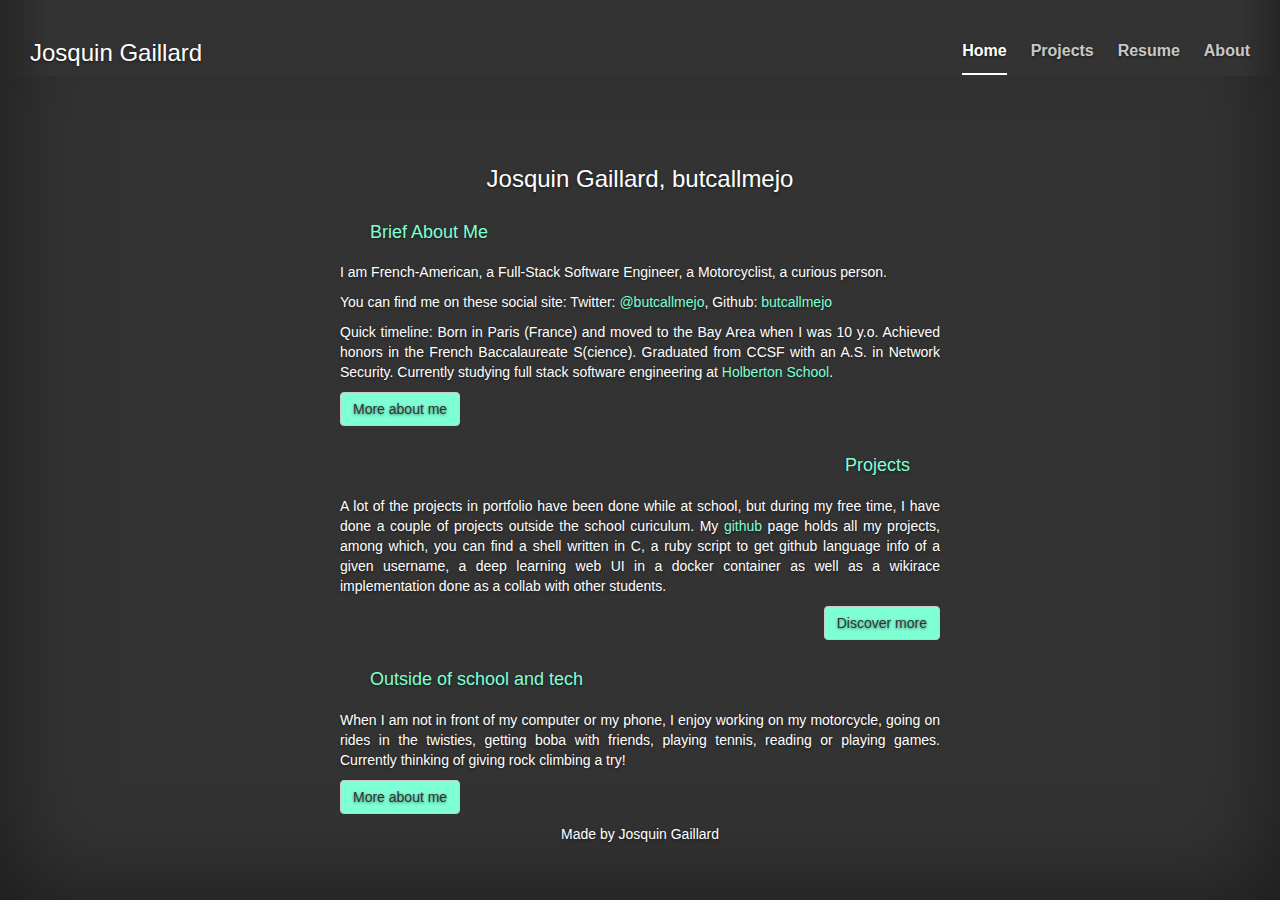
==== index.html @ ef3919df "small UX/UI changes to all pages. preparation to add photos" ====
<!DOCTYPE html>
<html lang="en">

<head>
	<meta charset="utf-8">
	<meta http-equiv="X-UA-Compatible" content="IE=edge">
	<meta name="viewport" content="width=device-width, initial-scale=1">
	<!-- The above 3 meta tags *must* come first in the head; any other head content must come *after* these tags -->
	<meta name="description" content="Personal Website to host Josquin Gaillard's portfolio">
	<meta name="author" content="Josquin Gaillard">
	<link rel="icon" href="../../favicon.ico">

	<title>Josquin Gaillard</title>

	<!-- Latest compiled and minified CSS -->
	<link rel="stylesheet" href="http://maxcdn.bootstrapcdn.com/bootstrap/3.3.6/css/bootstrap.min.css">
	<!-- Latest compiled JavaScript -->
	<script src="http://maxcdn.bootstrapcdn.com/bootstrap/3.3.6/js/bootstrap.min.js"></script>
	<link href="home.css" rel="stylesheet">
</head>

<body>

	<div class="site-wrapper">
		<div class="site-wrapper-inner">
			<div class="cover-container">
				<div class="masthead clearfix">
					<div class="inner">
						<h3 class="masthead-brand">Josquin Gaillard</h3>
						<nav>
							<ul class="nav masthead-nav">
								<li class="active"><a href="index.html">Home</a></li>
								<li><a href="projects.html">Projects</a></li>
								<li><a href="resume.html">Resume</a></li>
								<li><a href="about.html">About</a></li>
							</ul>
						</nav>
					</div>
				</div>
				<div class="inner cover side-photos col-md-3">
					<!-- TODO photos -->
				</div>
				<div class="inner cover top-margin col-md-6">
					<h3 class="cover-heading">Josquin Gaillard, butcallmejo</h3>
					<div class="text-left">
						<h4 class="tab"><a href="about.html">Brief About Me</a></h4>
						<p class="text-justify">I am French-American, a Full-Stack Software Engineer, a Motorcyclist, a curious person.</p>
						<p class="text-justify">You can find me on these social site: Twitter: <a href="https://twitter.com/butcallmeJo" target="_blank">@butcallmejo</a>, Github: <a href="https://github.com/butcallmejo" target="_blank">butcallmejo</a></p>
						<p class="text-justify">Quick timeline: Born in Paris (France) and moved to the Bay Area when I was 10 y.o. Achieved honors in the French Baccalaureate S(cience). Graduated from CCSF with an A.S. in Network Security. Currently studying full stack software engineering at
							<a href="https://www.holbertonschool.com" target="_blank">Holberton School</a>.</p>
						<p>
							<a href="about.html" class="btn btn-md btn-default">More about me</a>
						</p>
					</div>
					<div class="text-right">
						<h4 class="tab"><a href="projects.html">Projects</a></h4>
						<p class="text-justify">A lot of the projects in portfolio have been done while at school, but during my free time, I have done a couple of projects outside the school curiculum. My <a href="https://github.com/butcallmejo" target="_blank">github</a> page holds all my projects, among which,
							you can find a shell written in C, a ruby script to get github language info of a given username, a deep learning web UI in a docker container as well as a wikirace implementation done as a collab with other students.
						</p>
						<p>
							<a href="projects.html" class="btn btn-md btn-default">Discover more</a>
						</p>
					</div>
					<div class="text-left">
						<h4 class="tab"><a href="#">Outside of school and tech</a></h3>
						<p class="text-justify">When I am not in front of my computer or my phone, I enjoy working on my motorcycle, going on rides in the twisties, getting boba with friends, playing tennis, reading or playing games. Currently thinking of giving rock climbing a try!</p>
						<p>
							<a href="about.html" class="btn btn-md btn-default">More about me</a>
						</p>
					</div>
				</div>
				<div class="inner cover side-photos col-md-3">
					<!-- TODO photos -->
				</div>
				<div class="">
					<div class="inner cover col-xs-12">
						<p>Made by Josquin Gaillard</p>
					</div>
				</div>
			</div>
		</div>
	</div>

</body>

</html>
---- home.css ----
/*
 * Globals
 */


/* Links */

a {
	color: Aquamarine;
}

a:focus, a:hover {
    color: #fff;
}

/* Custom default button */

.btn-default {
	color: #333;
	background-color: Aquamarine;
}

.btn-default:hover, .btn-default:focus {
    color: #333;
    text-shadow: none;
    /* Prevent inheritence from `body` */
    background-color: #fff;
    border: 1px solid Aquamarine;
}

/*
 * Base structure
 */

html, body {
	width: 100%;
    height: 100%;
    background-color: #333;
}
body {
	width: 100%;
    color: #fff;
    text-align: center;
    text-shadow: 0 1px 3px rgba(0, 0, 0, .5);
}

/* Extra markup and styles for table-esque vertical and horizontal centering */

.site-wrapper {
    display: table;
    width: 100%;
    height: 100%;
    /* For at least Firefox */
    min-height: 100%;
    -webkit-box-shadow: inset 0 0 100px rgba(0, 0, 0, .5);
    box-shadow: inset 0 0 100px rgba(0, 0, 0, .5);
}
.site-wrapper-inner {
    display: table-cell;
    vertical-align: top;
}
.cover-container {
    margin-right: auto;
    margin-left: auto;
}

/* Padding for spacing */

.inner {
    padding: 30px;
}

.tab {
	padding-left: 30px;
	padding-right: 30px;
	padding-top: 20px;
	padding-bottom: 10px;
}

.text-justify {
	text-align: justify;
}

/*
 * Header
 */

.masthead {
	width: 100%;
	background: #333; /* For browsers that do not support gradients */
	z-index: 1;
    background: -webkit-linear-gradient(left, #262626, #333 4%, #333 97%, #262626); /* For Safari 5.1 to 6.0 */*/
    background: -o-linear-gradient(left, #262626, #333 4%, #333 97%, #262626); /* For Opera 11.1 to 12.0 */
    background: -moz-linear-gradient(left, #262626, #333 4%, #333 97%, #262626); /* For Firefox 3.6 to 15 */
    background: linear-gradient(left, #262626, #333 4%, #333 97%, #262626); /* Standard syntax */
}

.masthead-brand {
    margin-top: 10px;
    margin-bottom: 10px;
}
.masthead-nav> li {
    display: inline-block;
}
.masthead-nav> li+ li {
    margin-left: 20px;
}
.masthead-nav> li> a {
    padding-right: 0;
    padding-left: 0;
    font-size: 16px;
    font-weight: bold;
    color: #fff;
    /* IE8 proofing */
    color: rgba(255, 255, 255, .75);
    border-bottom: 2px solid transparent;
}
.masthead-nav> li> a:hover, .masthead-nav> li> a:focus {
    background-color: transparent;
    border-bottom-color: #a9a9a9;
    border-bottom-color: rgba(255, 255, 255, .25);
}
.masthead-nav> .active> a, .masthead-nav> .active> a:hover, .masthead-nav> .active> a:focus {
    color: #fff;
    border-bottom-color: #fff;
}
@media (min-width: 768px) {
    .masthead-brand {
        float: left;
    }
    .masthead-nav {
        float: right;
    }
}

/*
 * Cover
 */

.cover {
    padding: 0 20px;
}
.cover .btn-lg {
    padding: 10px 20px;
    font-weight: bold;
}

/*
 * Footer
 */

.mastfoot {
    color: #999;
    /* IE8 proofing */
    color: rgba(255, 255, 255, .5);
}

/*
 * Affix and center
 */

@media (min-width: 768px) {
    /* Pull out the header and footer */
    .masthead {
        position: fixed;
        top: 0;
    }
    .mastfoot {
        position: fixed;
        bottom: 0;
    }
    /* Start the vertical centering */
    .site-wrapper-inner {
        vertical-align: middle;
    }
    /* Handle the widths */
    .masthead, .mastfoot, .cover-container {
        width: 100%;
        /* Must be percentage or pixels for horizontal alignment */
    }
	.top-margin {
		margin-top: 100px;
	}
}
@media (min-width: 992px) {
    .masthead, .mastfoot, .cover-container {
        width: 100%;
    }
}
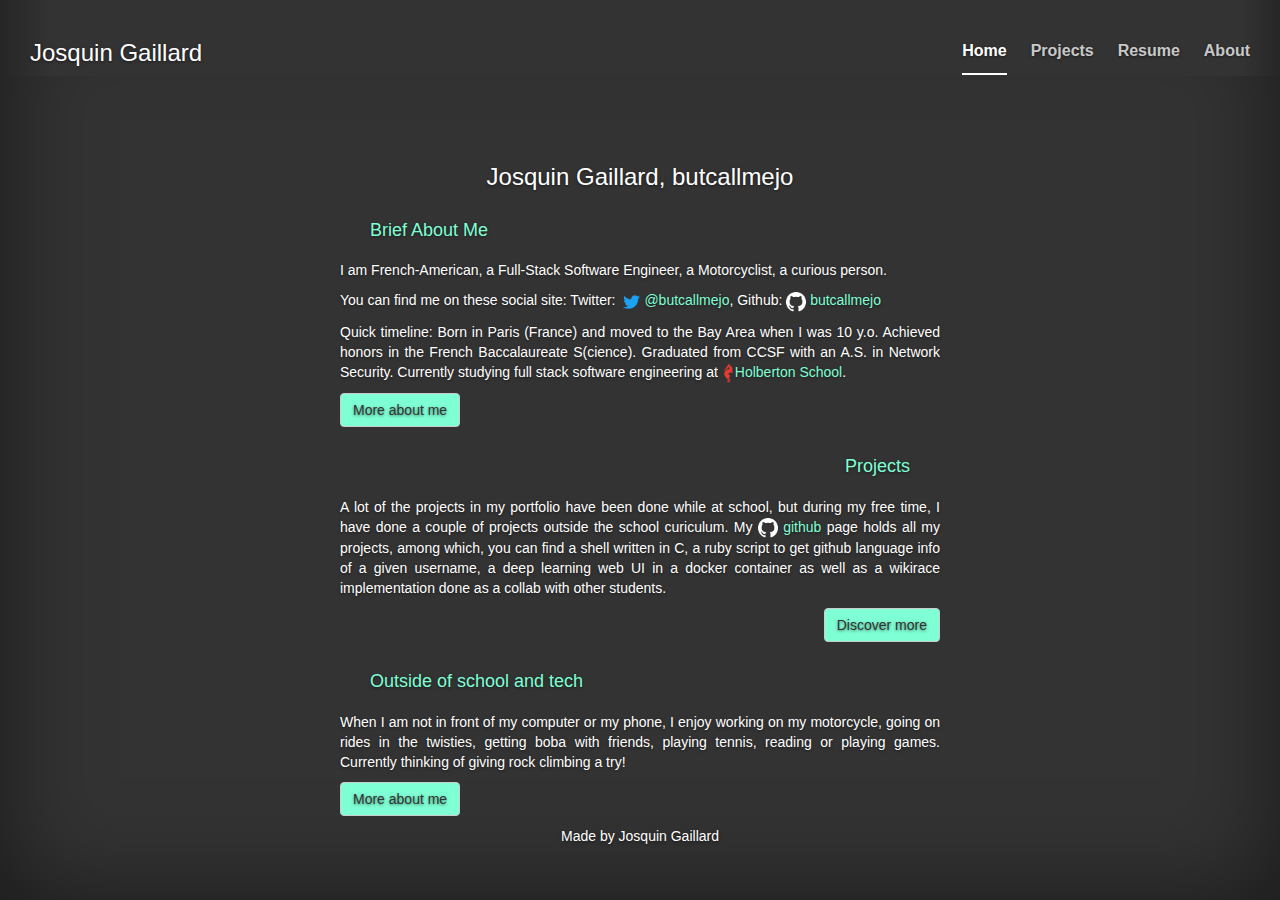
==== commit 76350588: "added social logos" ====
--- a/index.html
+++ b/index.html
@@ -45,16 +45,15 @@
 					<div class="text-left">
 						<h4 class="tab"><a href="about.html">Brief About Me</a></h4>
 						<p class="text-justify">I am French-American, a Full-Stack Software Engineer, a Motorcyclist, a curious person.</p>
-						<p class="text-justify">You can find me on these social site: Twitter: <a href="https://twitter.com/butcallmeJo" target="_blank">@butcallmejo</a>, Github: <a href="https://github.com/butcallmejo" target="_blank">butcallmejo</a></p>
-						<p class="text-justify">Quick timeline: Born in Paris (France) and moved to the Bay Area when I was 10 y.o. Achieved honors in the French Baccalaureate S(cience). Graduated from CCSF with an A.S. in Network Security. Currently studying full stack software engineering at
-							<a href="https://www.holbertonschool.com" target="_blank">Holberton School</a>.</p>
+						<p class="text-justify">You can find me on these social site: Twitter: <img src="Twitter_Social_Icon_Blue.png" alt="twitter logo" /><a href="https://twitter.com/butcallmeJo" target="_blank">@butcallmejo</a>, Github: <img src="GitHub-Mark-Light-32px.png" alt="github logo" /> <a href="https://github.com/butcallmejo" target="_blank">butcallmejo</a></p>
+						<p class="text-justify">Quick timeline: Born in Paris (France) and moved to the Bay Area when I was 10 y.o. Achieved honors in the French Baccalaureate S(cience). Graduated from CCSF with an A.S. in Network Security. Currently studying full stack software engineering at <img src="holberton-logo-red.png" alt="holberton school logo" /><a href="https://www.holbertonschool.com" target="_blank">Holberton School</a>.</p>
 						<p>
 							<a href="about.html" class="btn btn-md btn-default">More about me</a>
 						</p>
 					</div>
 					<div class="text-right">
 						<h4 class="tab"><a href="projects.html">Projects</a></h4>
-						<p class="text-justify">A lot of the projects in portfolio have been done while at school, but during my free time, I have done a couple of projects outside the school curiculum. My <a href="https://github.com/butcallmejo" target="_blank">github</a> page holds all my projects, among which,
+						<p class="text-justify">A lot of the projects in my portfolio have been done while at school, but during my free time, I have done a couple of projects outside the school curiculum. My <img src="GitHub-Mark-Light-32px.png" alt="github logo" /> <a href="https://github.com/butcallmejo" target="_blank">github</a> page holds all my projects, among which,
 							you can find a shell written in C, a ruby script to get github language info of a given username, a deep learning web UI in a docker container as well as a wikirace implementation done as a collab with other students.
 						</p>
 						<p>
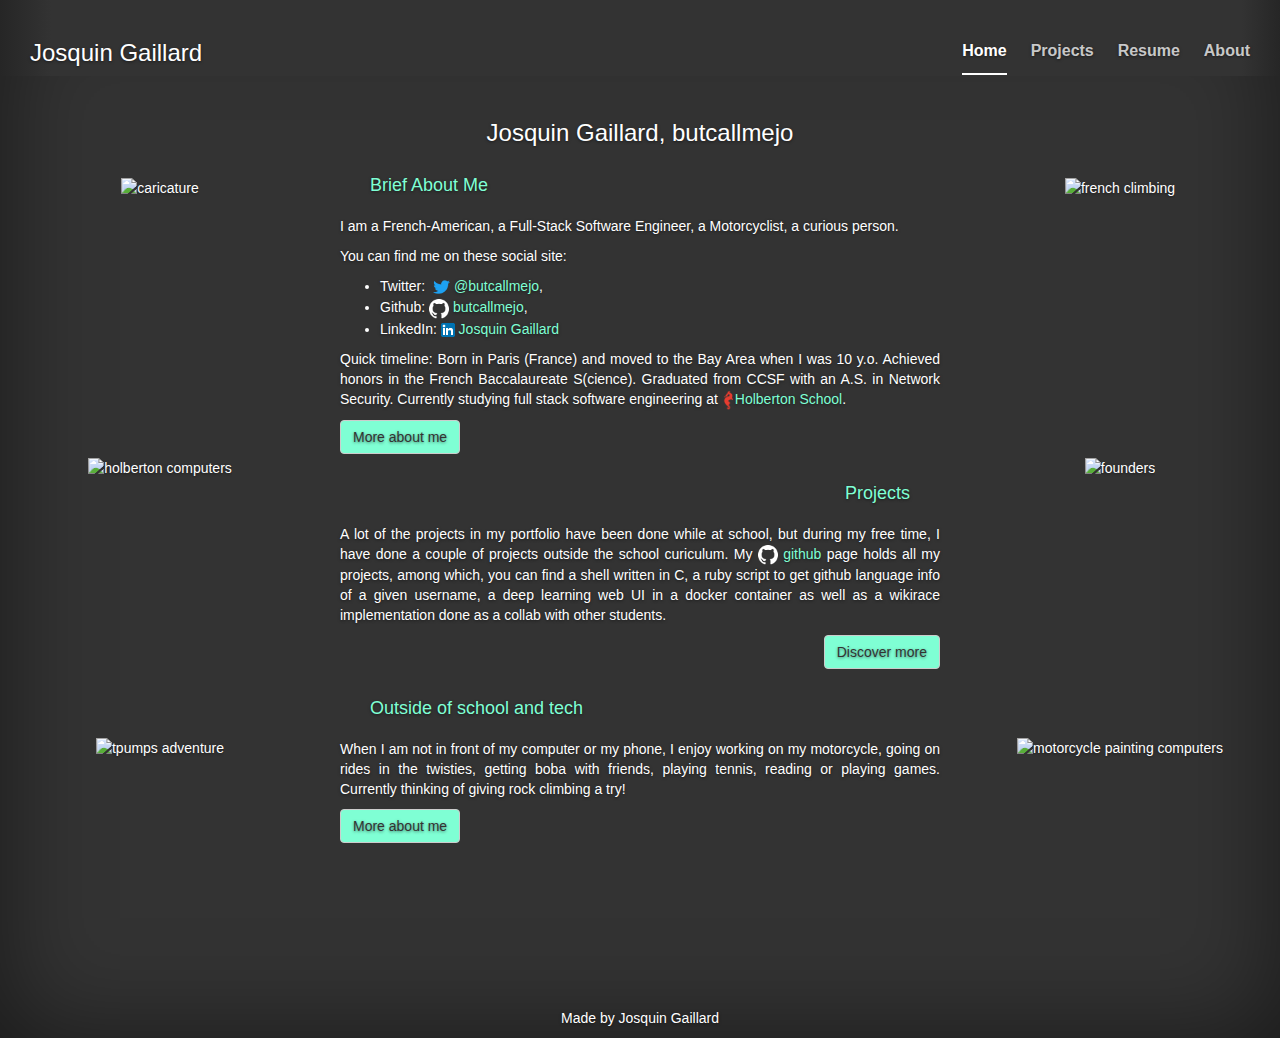
==== commit 3e1c9574: "added pics and did the markup around them" ====
--- a/index.html
+++ b/index.html
@@ -38,23 +38,38 @@
 					</div>
 				</div>
 				<div class="inner cover side-photos col-md-3">
+					<div class="top-side-padding"></div>
 					<!-- TODO photos -->
+					<div class="row"><img class="side-pics" src="caricature_jo.jpg" alt="caricature"></div>
+					<div class="row"><img class="side-pics" src="holberton_computers.jpg" alt="holberton computers"></div>
+					<div class="row"><img class="side-pics" src="tpumps_adventure.jpg" alt="tpumps adventure"></div>
 				</div>
 				<div class="inner cover top-margin col-md-6">
 					<h3 class="cover-heading">Josquin Gaillard, butcallmejo</h3>
 					<div class="text-left">
 						<h4 class="tab"><a href="about.html">Brief About Me</a></h4>
-						<p class="text-justify">I am French-American, a Full-Stack Software Engineer, a Motorcyclist, a curious person.</p>
-						<p class="text-justify">You can find me on these social site: Twitter: <img src="Twitter_Social_Icon_Blue.png" alt="twitter logo" /><a href="https://twitter.com/butcallmeJo" target="_blank">@butcallmejo</a>, Github: <img src="GitHub-Mark-Light-32px.png" alt="github logo" /> <a href="https://github.com/butcallmejo" target="_blank">butcallmejo</a></p>
-						<p class="text-justify">Quick timeline: Born in Paris (France) and moved to the Bay Area when I was 10 y.o. Achieved honors in the French Baccalaureate S(cience). Graduated from CCSF with an A.S. in Network Security. Currently studying full stack software engineering at <img src="holberton-logo-red.png" alt="holberton school logo" /><a href="https://www.holbertonschool.com" target="_blank">Holberton School</a>.</p>
+						<p class="text-justify">I am a French-American, a Full-Stack Software Engineer, a Motorcyclist, a curious person.</p>
+						<p class="text-justify">You can find me on these social site:
+							<ul>
+								<li>Twitter: <img src="Twitter_Social_Icon_Blue.png" alt="twitter logo" /><a href="https://twitter.com/butcallmeJo" target="_blank">@butcallmejo</a>,</li>
+								<li>Github: <img src="GitHub-Mark-Light-32px.png" alt="github logo" /> <a href="https://github.com/butcallmejo" target="_blank">butcallmejo</a>,</li>
+								<li>LinkedIn: <img src="In-2C-14px.png" alt="LinkedIn Logo"> <a href="https://www.linkedin.com/in/josquingaillard">Josquin Gaillard</a></li>
+							</ul>
+						</p>
+						<p class="text-justify">Quick timeline: Born in Paris (France) and moved to the Bay Area when I was 10 y.o. Achieved honors in the French Baccalaureate
+							S(cience). Graduated from CCSF with an A.S. in Network Security. Currently studying full stack software engineering
+							at <img src="holberton-logo-red.png" alt="holberton school logo" /><a href="https://www.holbertonschool.com" target="_blank">Holberton School</a>.</p>
 						<p>
 							<a href="about.html" class="btn btn-md btn-default">More about me</a>
 						</p>
 					</div>
 					<div class="text-right">
 						<h4 class="tab"><a href="projects.html">Projects</a></h4>
-						<p class="text-justify">A lot of the projects in my portfolio have been done while at school, but during my free time, I have done a couple of projects outside the school curiculum. My <img src="GitHub-Mark-Light-32px.png" alt="github logo" /> <a href="https://github.com/butcallmejo" target="_blank">github</a> page holds all my projects, among which,
-							you can find a shell written in C, a ruby script to get github language info of a given username, a deep learning web UI in a docker container as well as a wikirace implementation done as a collab with other students.
+						<p class="text-justify">A lot of the projects in my portfolio have been done while at school, but during my free time, I have done a couple
+							of projects outside the school curiculum. My <img src="GitHub-Mark-Light-32px.png" alt="github logo" /> <a href="https://github.com/butcallmejo"
+								target="_blank">github</a> page holds all my projects, among which, you can find a shell written in C, a ruby script
+							to get github language info of a given username, a deep learning web UI in a docker container as well as a wikirace
+							implementation done as a collab with other students.
 						</p>
 						<p>
 							<a href="projects.html" class="btn btn-md btn-default">Discover more</a>
@@ -62,14 +77,21 @@
 					</div>
 					<div class="text-left">
 						<h4 class="tab"><a href="#">Outside of school and tech</a></h3>
-						<p class="text-justify">When I am not in front of my computer or my phone, I enjoy working on my motorcycle, going on rides in the twisties, getting boba with friends, playing tennis, reading or playing games. Currently thinking of giving rock climbing a try!</p>
-						<p>
-							<a href="about.html" class="btn btn-md btn-default">More about me</a>
-						</p>
+							<p class="text-justify">When I am not in front of my computer or my phone, I enjoy working on my motorcycle, going on rides in the twisties,
+								getting boba with friends, playing tennis, reading or playing games. Currently thinking of giving rock climbing a
+								try!
+							</p>
+							<p>
+								<a href="about.html" class="btn btn-md btn-default">More about me</a>
+							</p>
 					</div>
 				</div>
 				<div class="inner cover side-photos col-md-3">
+					<div class="top-side-padding"></div>
 					<!-- TODO photos -->
+					<div class="row"><img class="side-pics" src="french_climb.jpg" alt="french climbing"></div>
+					<div class="row"><img class="side-pics" src="founders.jpg" alt="founders"></div>
+					<div class="row"><img class="side-pics" src="deep_curvy_learned_roads.jpg" alt="motorcycle painting computers"></div>
 				</div>
 				<div class="">
 					<div class="inner cover col-xs-12">
@@ -82,4 +104,4 @@
 
 </body>
 
-</html>
+</html>--- a/home.css
+++ b/home.css
@@ -43,6 +43,21 @@
     text-align: center;
     text-shadow: 0 1px 3px rgba(0, 0, 0, .5);
 }
+
+/* Side photos sections*/
+.top-side-padding {
+    margin-top: 12em;
+}
+.side-pics {
+    padding: 10px;
+    text-align: justify;
+    height: 90%;
+}
+
+.row {
+    height: 20em;
+}
+
 
 /* Extra markup and styles for table-esque vertical and horizontal centering */
 
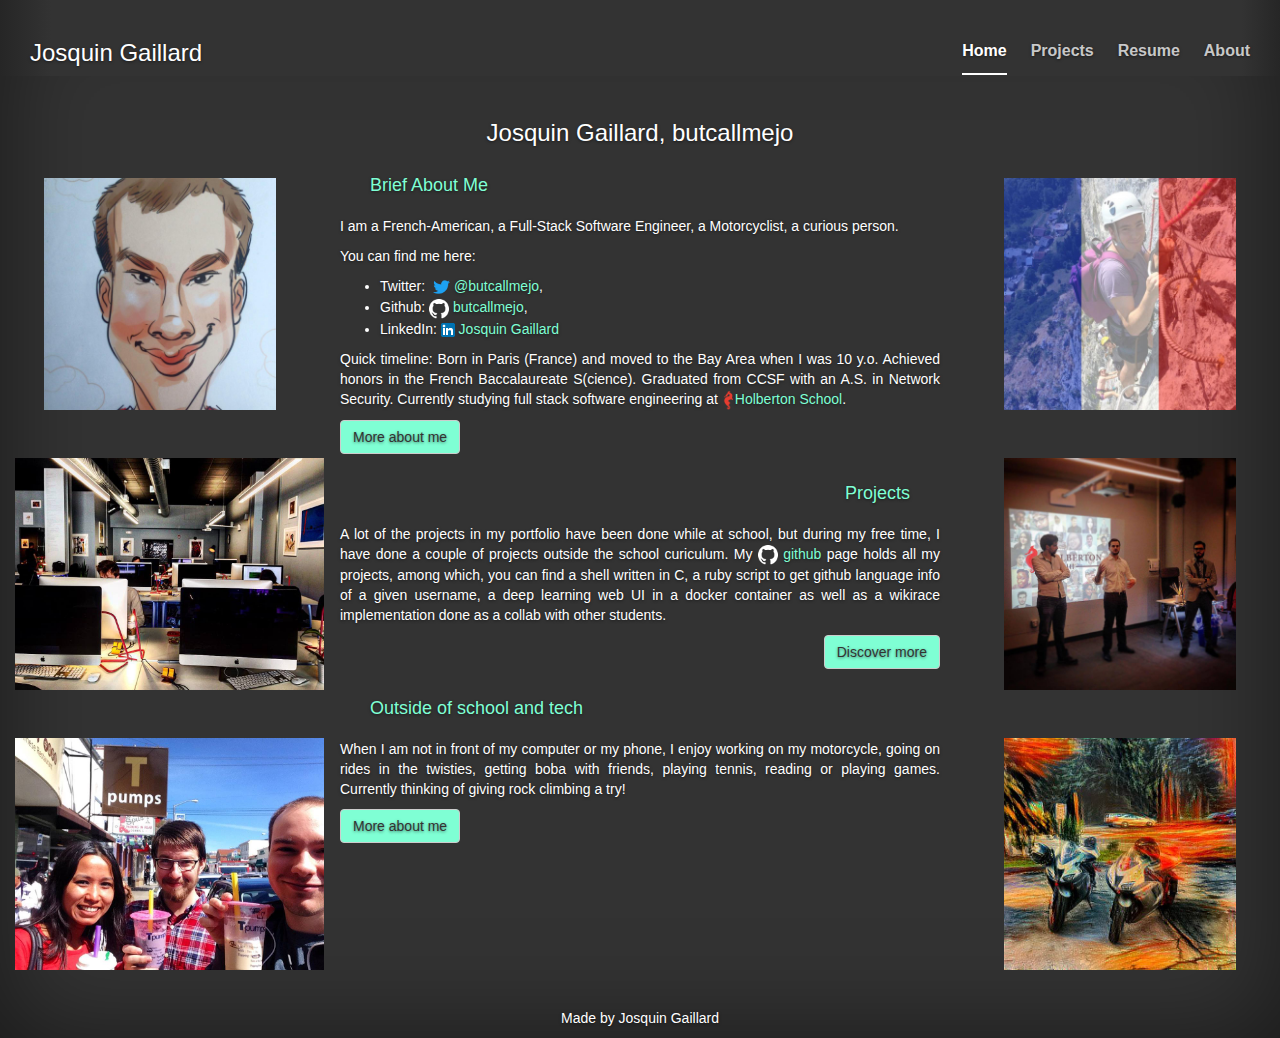
==== commit 86d40fdb: "one error fix" ====
--- a/index.html
+++ b/index.html
@@ -49,7 +49,7 @@
 					<div class="text-left">
 						<h4 class="tab"><a href="about.html">Brief About Me</a></h4>
 						<p class="text-justify">I am a French-American, a Full-Stack Software Engineer, a Motorcyclist, a curious person.</p>
-						<p class="text-justify">You can find me on these social site:
+						<p class="text-justify">You can find me here:
 							<ul>
 								<li>Twitter: <img src="Twitter_Social_Icon_Blue.png" alt="twitter logo" /><a href="https://twitter.com/butcallmeJo" target="_blank">@butcallmejo</a>,</li>
 								<li>Github: <img src="GitHub-Mark-Light-32px.png" alt="github logo" /> <a href="https://github.com/butcallmejo" target="_blank">butcallmejo</a>,</li>
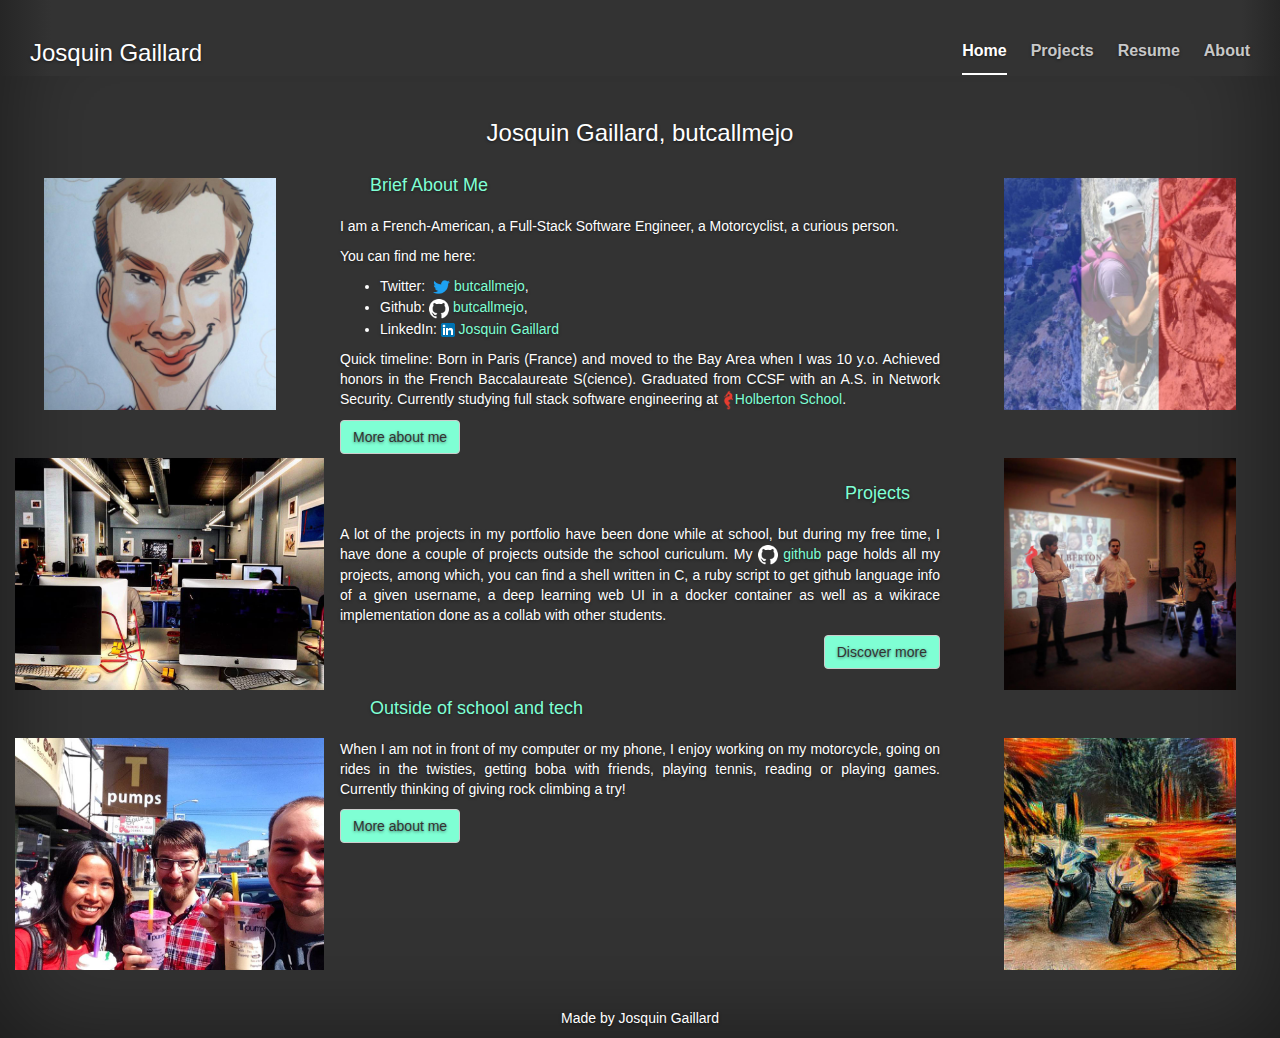
==== commit ad4a9598: "test" ====
--- a/index.html
+++ b/index.html
@@ -51,9 +51,9 @@
 						<p class="text-justify">I am a French-American, a Full-Stack Software Engineer, a Motorcyclist, a curious person.</p>
 						<p class="text-justify">You can find me here:
 							<ul>
-								<li>Twitter: <img src="Twitter_Social_Icon_Blue.png" alt="twitter logo" /><a href="https://twitter.com/butcallmeJo" target="_blank">@butcallmejo</a>,</li>
+								<li>Twitter: <img src="Twitter_Social_Icon_Blue.png" alt="twitter logo" /><a href="https://twitter.com/butcallmeJo" target="_blank">butcallmejo</a>,</li>
 								<li>Github: <img src="GitHub-Mark-Light-32px.png" alt="github logo" /> <a href="https://github.com/butcallmejo" target="_blank">butcallmejo</a>,</li>
-								<li>LinkedIn: <img src="In-2C-14px.png" alt="LinkedIn Logo"> <a href="https://www.linkedin.com/in/josquingaillard">Josquin Gaillard</a></li>
+								<li>LinkedIn: <img src="In-2C-14px.png" alt="LinkedIn Logo"> <a href="https://www.linkedin.com/in/josquingaillard" target="_blank">Josquin Gaillard</a></li>
 							</ul>
 						</p>
 						<p class="text-justify">Quick timeline: Born in Paris (France) and moved to the Bay Area when I was 10 y.o. Achieved honors in the French Baccalaureate
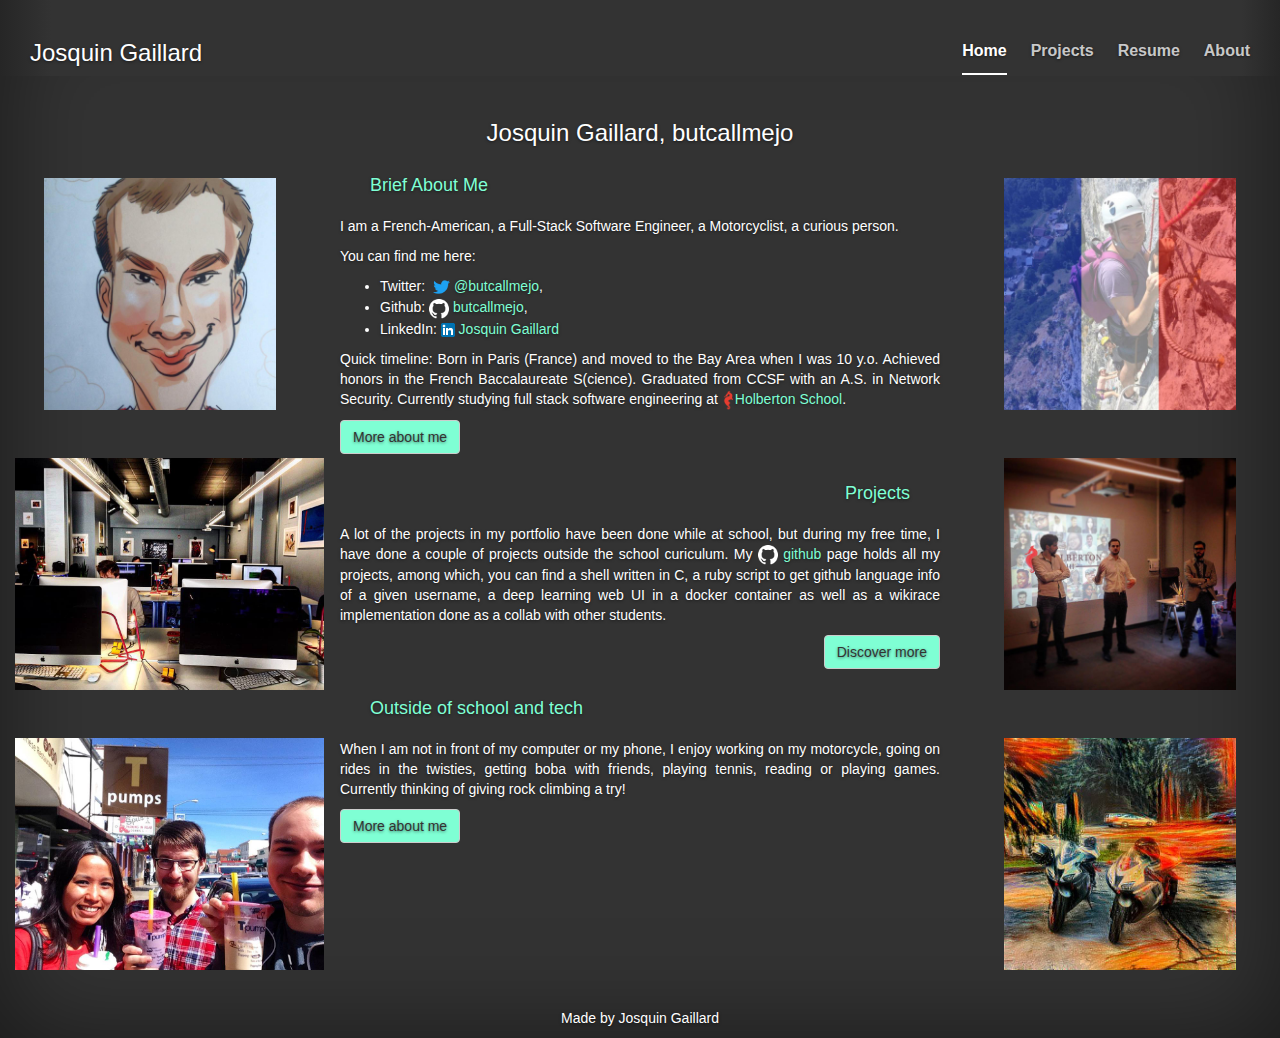
==== commit 3d6efd67: "test done" ====
--- a/index.html
+++ b/index.html
@@ -51,7 +51,7 @@
 						<p class="text-justify">I am a French-American, a Full-Stack Software Engineer, a Motorcyclist, a curious person.</p>
 						<p class="text-justify">You can find me here:
 							<ul>
-								<li>Twitter: <img src="Twitter_Social_Icon_Blue.png" alt="twitter logo" /><a href="https://twitter.com/butcallmeJo" target="_blank">butcallmejo</a>,</li>
+								<li>Twitter: <img src="Twitter_Social_Icon_Blue.png" alt="twitter logo" /><a href="https://twitter.com/butcallmeJo" target="_blank">@butcallmejo</a>,</li>
 								<li>Github: <img src="GitHub-Mark-Light-32px.png" alt="github logo" /> <a href="https://github.com/butcallmejo" target="_blank">butcallmejo</a>,</li>
 								<li>LinkedIn: <img src="In-2C-14px.png" alt="LinkedIn Logo"> <a href="https://www.linkedin.com/in/josquingaillard" target="_blank">Josquin Gaillard</a></li>
 							</ul>
